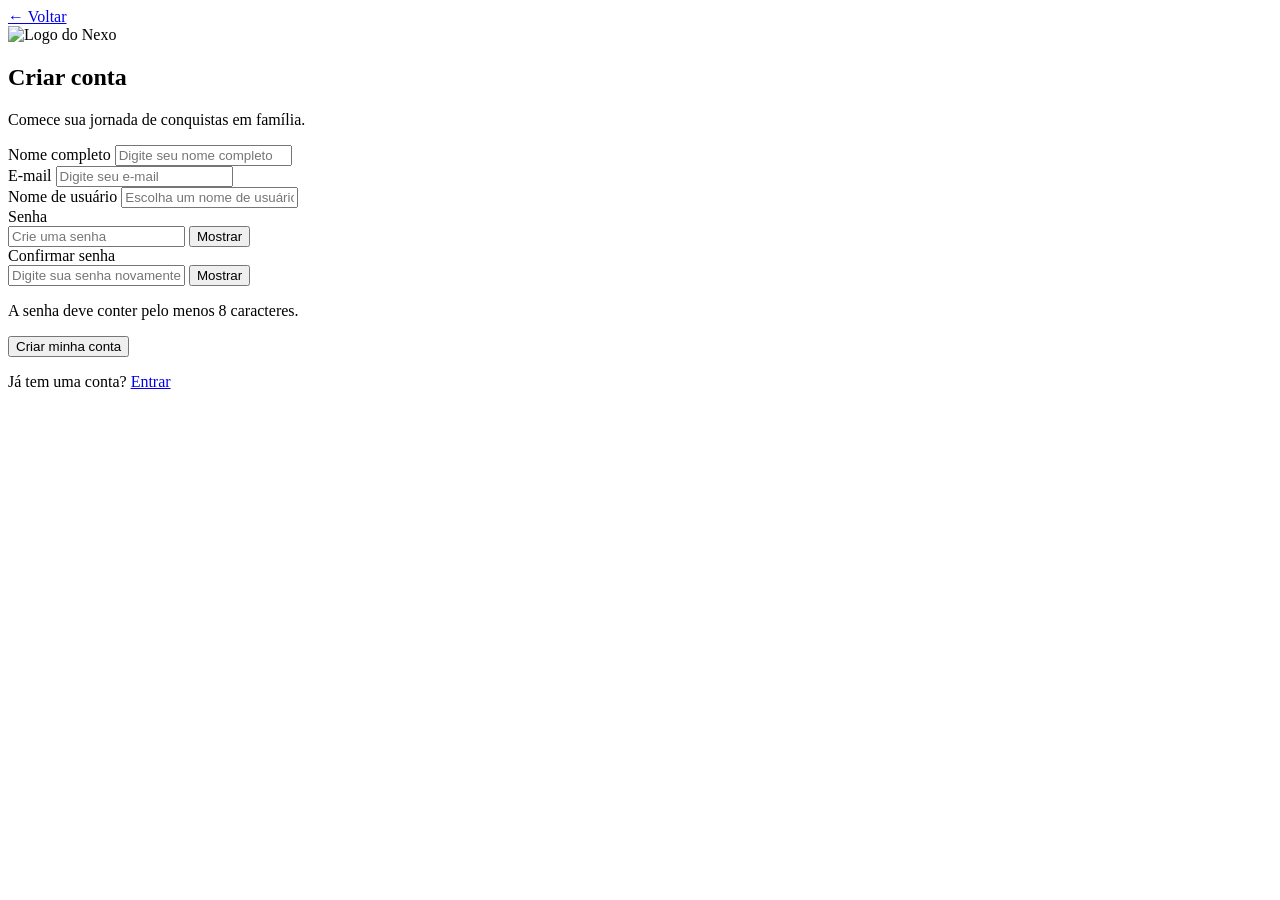
==== cadastro.html @ 099b8542 "Atualização do projeto NEXO" ====
<!DOCTYPE html>
<html lang="pt-BR">
<head>
    <meta charset="UTF-8">
    <meta name="viewport" content="width=device-width, initial-scale=1.0">
    <title>Nexo | Criar conta</title>
    <link rel="stylesheet" href="css/cadastro.css">
</head>
<body>

    <main class="tela-cadastro">

        <!-- Formas decorativas -->
        <div class="forma forma-superior"></div>
        <div class="forma forma-esquerda"></div>
        <div class="forma forma-dourada"></div>
        <div class="forma forma-coral"></div>

        <section class="conteudo-cadastro">

            <a href="login.html" class="voltar" aria-label="Voltar para login">
                ← Voltar
            </a>

            <header class="cabecalho">
                <img src="img/logo-nexo.png"
                     alt="Logo do Nexo"
                     class="logo">

                <h1>Criar conta</h1>
                <p>Comece sua jornada de conquistas em família.</p>
            </header>

            <form id="form-cadastro" class="form-cadastro">

                <div class="campo">
                    <label for="nome">Nome completo</label>
                    <input
                        type="text"
                        id="nome"
                        name="nome"
                        placeholder="Digite seu nome completo"
                        autocomplete="name"
                        required
                    >
                </div>

                <div class="campo">
                    <label for="email">E-mail</label>
                    <input
                        type="email"
                        id="email"
                        name="email"
                        placeholder="Digite seu e-mail"
                        autocomplete="email"
                        required
                    >
                </div>

                <div class="campo">
                    <label for="usuario">Nome de usuário</label>
                    <input
                        type="text"
                        id="usuario"
                        name="usuario"
                        placeholder="Escolha um nome de usuário"
                        autocomplete="username"
                        required
                    >
                </div>

                <div class="campo">
                    <label for="senha">Senha</label>

                    <div class="campo-senha">
                        <input
                            type="password"
                            id="senha"
                            name="senha"
                            placeholder="Crie uma senha"
                            autocomplete="new-password"
                            minlength="8"
                            required
                        >

                        <button
                            type="button"
                            class="mostrar-senha"
                            data-alvo="senha"
                            aria-label="Mostrar senha"
                        >
                            Mostrar
                        </button>
                    </div>
                </div>

                <div class="campo">
                    <label for="confirmar-senha">Confirmar senha</label>

                    <div class="campo-senha">
                        <input
                            type="password"
                            id="confirmar-senha"
                            name="confirmar-senha"
                            placeholder="Digite sua senha novamente"
                            autocomplete="new-password"
                            minlength="8"
                            required
                        >

                        <button
                            type="button"
                            class="mostrar-senha"
                            data-alvo="confirmar-senha"
                            aria-label="Mostrar confirmação de senha"
                        >
                            Mostrar
                        </button>
                    </div>
                </div>

                <p class="aviso-senha">
                    A senha deve conter pelo menos 8 caracteres.
                </p>

                <p id="mensagem-cadastro"
                   class="mensagem-cadastro"
                   role="status"
                   aria-live="polite"></p>

                <button type="submit" class="botao-cadastrar">
                    Criar minha conta
                </button>

            </form>

            <footer class="rodape">
                <p>Já tem uma conta?
                    <a href="login.html">Entrar</a>
                </p>
            </footer>

        </section>
    </main>

    <script src="js/cadastro.js"></script>
</body>
</html>
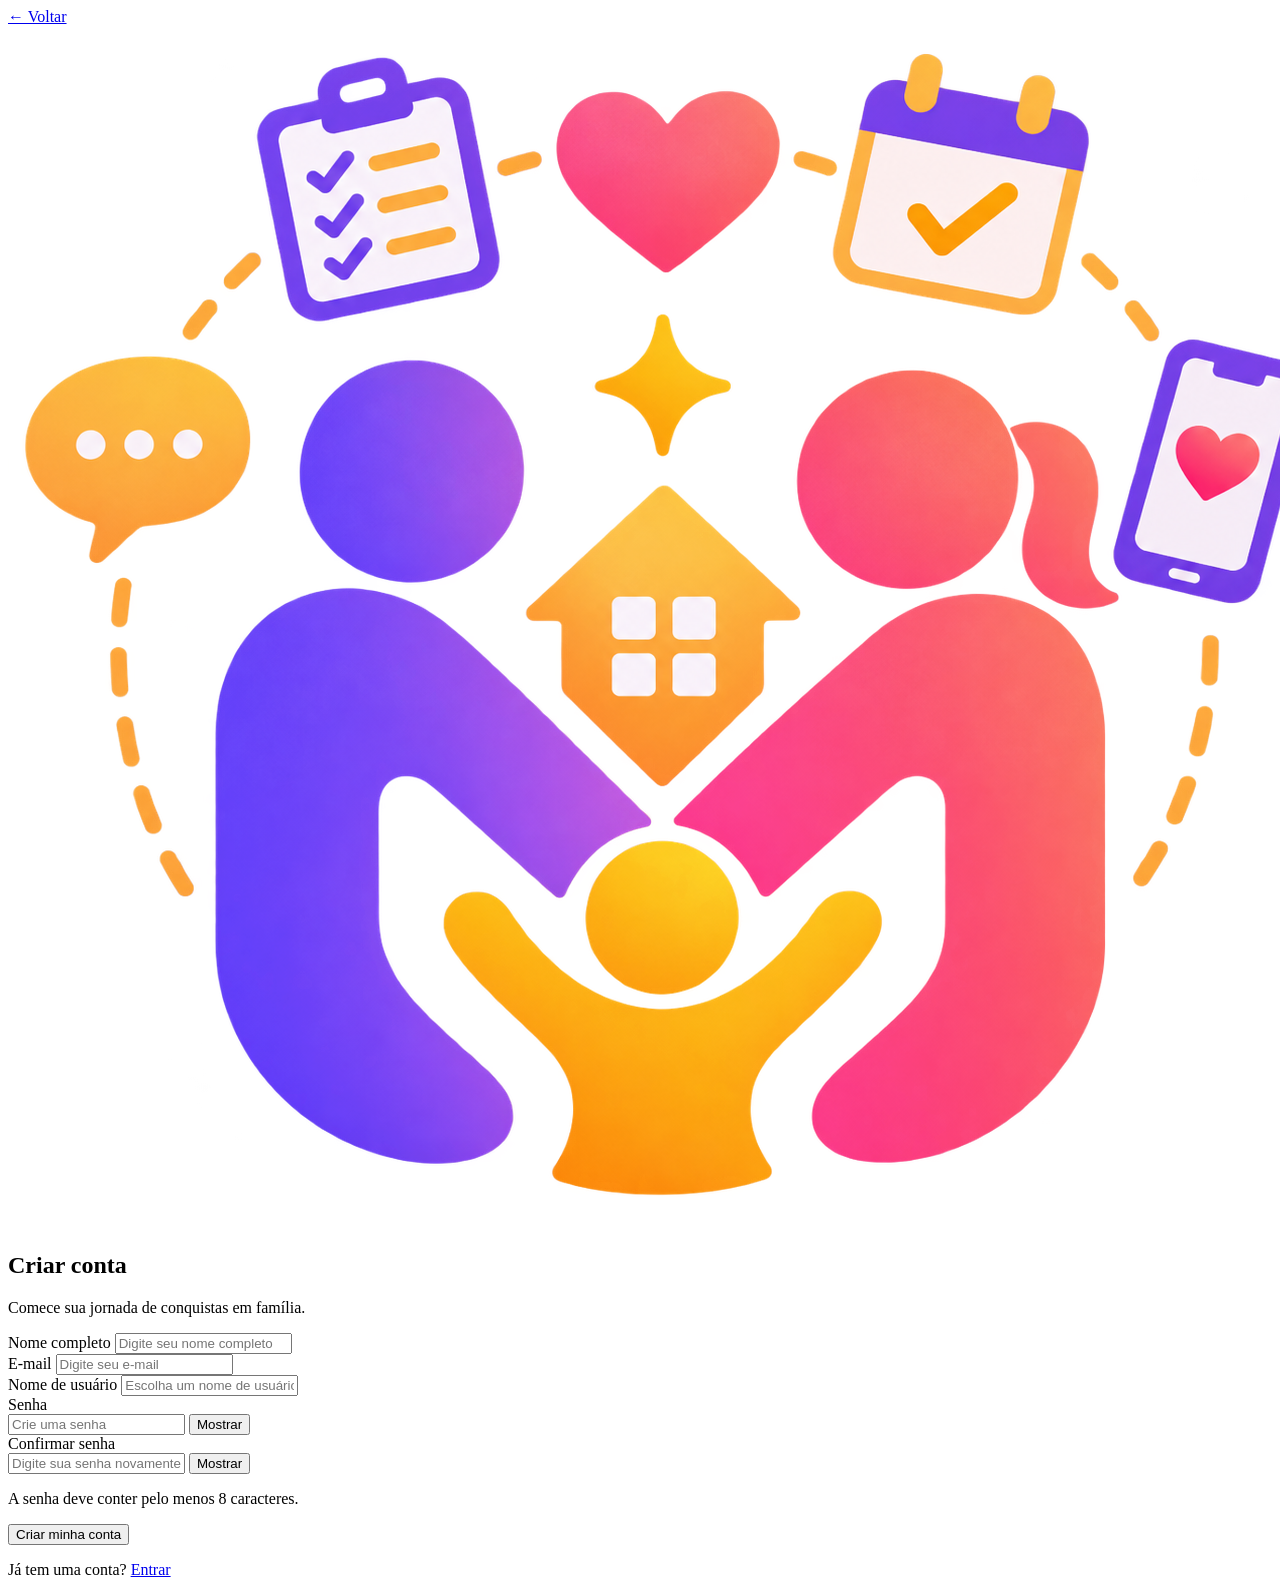
==== commit a353ac47: "Atualização do projeto NEXO" ====
--- a/cadastro.html
+++ b/cadastro.html
@@ -24,7 +24,7 @@
             </a>
 
             <header class="cabecalho">
-                <img src="img/logo-nexo.png"
+                <img src="logo-nexo.png"
                      alt="Logo do Nexo"
                      class="logo">
 
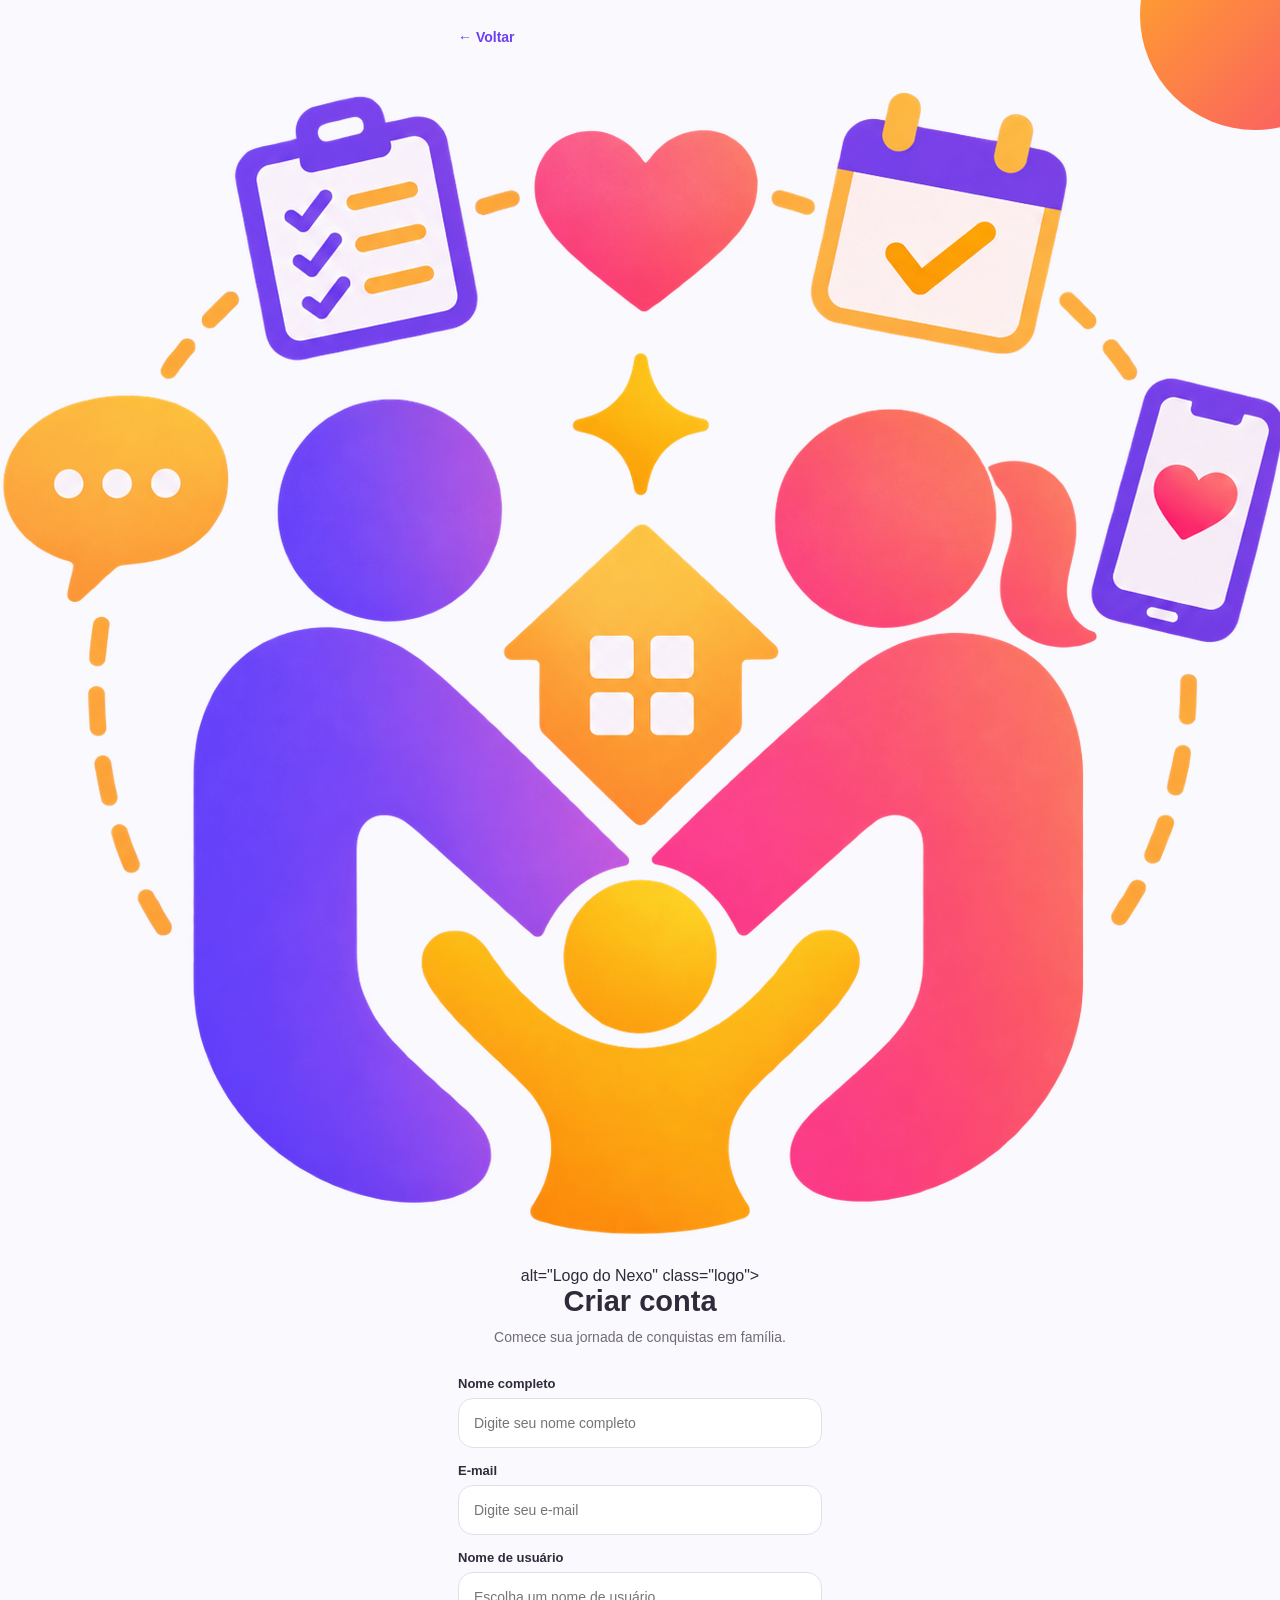
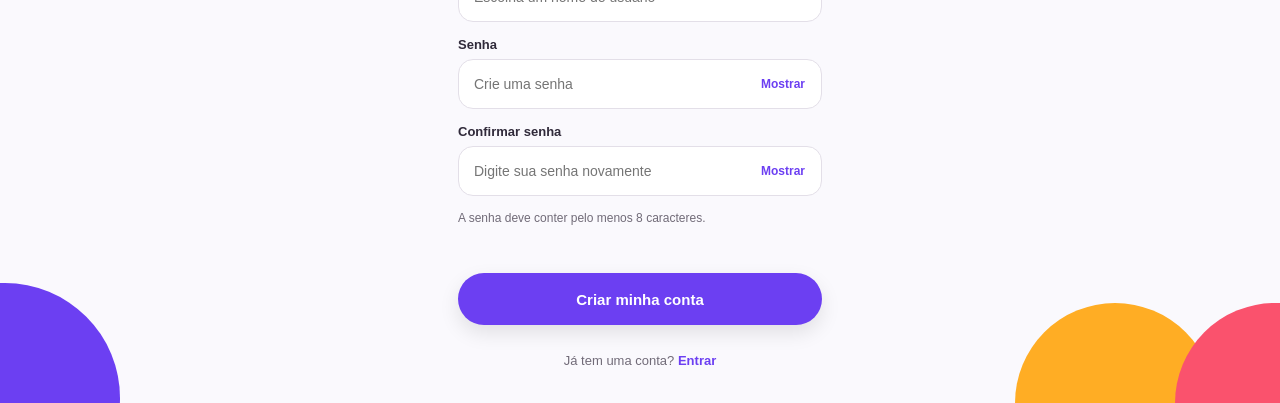
==== commit 6b30fddc: "Atualização do projeto NEXO" ====
--- a/cadastro.html
+++ b/cadastro.html
@@ -24,7 +24,7 @@
             </a>
 
             <header class="cabecalho">
-                <img src="logo-nexo.png"
+                <img src="img/logo-nexo.png" alt="Logo do Nexo">
                      alt="Logo do Nexo"
                      class="logo">
 
--- a/css/cadastro.css
+++ b/css/cadastro.css
@@ -0,0 +1,252 @@
+
+/* NEXO — TELA DE CADASTRO */
+
+:root {
+    --roxo-nexo: #6C3FF2;
+    --coral-nexo: #FA526D;
+    --dourado-nexo: #FFAD24;
+    --fundo: #FAF9FD;
+    --branco: #FFFFFF;
+    --texto: #302A3A;
+    --texto-secundario: #716B78;
+}
+
+* {
+    margin: 0;
+    padding: 0;
+    box-sizing: border-box;
+}
+
+body {
+    font-family: Arial, Helvetica, sans-serif;
+    background: var(--fundo);
+    color: var(--texto);
+}
+
+.tela-cadastro {
+    position: relative;
+    isolation: isolate;
+    min-height: 100vh;
+    min-height: 100dvh;
+    overflow: hidden;
+}
+
+/* FORMAS DECORATIVAS */
+
+.forma {
+    position: absolute;
+    z-index: -1;
+    pointer-events: none;
+}
+
+.forma-superior {
+    top: -100px;
+    right: -90px;
+    width: 230px;
+    height: 230px;
+    border-radius: 50%;
+    background: linear-gradient(
+        135deg,
+        var(--dourado-nexo),
+        var(--coral-nexo)
+    );
+}
+
+.forma-esquerda {
+    bottom: -110px;
+    left: -110px;
+    width: 230px;
+    height: 230px;
+    border-radius: 50%;
+    background: var(--roxo-nexo);
+}
+
+.forma-dourada {
+    bottom: -100px;
+    right: 65px;
+    width: 200px;
+    height: 200px;
+    border-radius: 50%;
+    background: var(--dourado-nexo);
+}
+
+.forma-coral {
+    bottom: -100px;
+    right: -95px;
+    width: 200px;
+    height: 200px;
+    border-radius: 50%;
+    background: var(--coral-nexo);
+}
+
+/* CONTEÚDO */
+
+.conteudo-cadastro {
+    width: 100%;
+    max-width: 420px;
+    min-height: 100vh;
+    min-height: 100dvh;
+    margin: 0 auto;
+    padding: 28px 28px 35px;
+    position: relative;
+    z-index: 1;
+}
+
+.voltar {
+    display: inline-block;
+    margin-bottom: 20px;
+    color: var(--roxo-nexo);
+    text-decoration: none;
+    font-size: 14px;
+    font-weight: 600;
+}
+
+/* CABEÇALHO */
+
+.cabecalho {
+    display: flex;
+    flex-direction: column;
+    align-items: center;
+    text-align: center;
+    margin-bottom: 28px;
+}
+
+.logo {
+    width: 95px;
+    height: 95px;
+    object-fit: contain;
+    margin-bottom: 12px;
+}
+
+.cabecalho h1 {
+    font-size: 29px;
+    margin-bottom: 9px;
+}
+
+.cabecalho p {
+    font-size: 14px;
+    line-height: 1.5;
+    color: var(--texto-secundario);
+}
+
+/* FORMULÁRIO */
+
+.form-cadastro {
+    display: flex;
+    flex-direction: column;
+    gap: 15px;
+}
+
+.campo {
+    display: flex;
+    flex-direction: column;
+    gap: 7px;
+}
+
+.campo label {
+    font-size: 13px;
+    font-weight: 600;
+}
+
+.campo > input,
+.campo-senha {
+    width: 100%;
+    height: 50px;
+    border: 1px solid #E3DFE8;
+    border-radius: 15px;
+    background: var(--branco);
+}
+
+.campo > input {
+    padding: 0 15px;
+    font-family: inherit;
+    font-size: 14px;
+    color: var(--texto);
+}
+
+.campo input:focus {
+    outline: none;
+}
+
+.campo > input:focus,
+.campo-senha:focus-within {
+    border-color: var(--roxo-nexo);
+}
+
+.campo-senha {
+    display: flex;
+    align-items: center;
+    padding: 0 8px 0 15px;
+}
+
+.campo-senha input {
+    flex: 1;
+    min-width: 0;
+    height: 100%;
+    border: none;
+    background: transparent;
+    font-family: inherit;
+    font-size: 14px;
+    color: var(--texto);
+}
+
+.mostrar-senha {
+    border: none;
+    background: transparent;
+    color: var(--roxo-nexo);
+    font-size: 12px;
+    font-weight: 600;
+    padding: 8px;
+    cursor: pointer;
+}
+
+.aviso-senha {
+    font-size: 12px;
+    color: var(--texto-secundario);
+}
+
+.mensagem-cadastro {
+    min-height: 18px;
+    font-size: 13px;
+    text-align: center;
+    color: var(--coral-nexo);
+}
+
+.mensagem-cadastro.sucesso {
+    color: var(--roxo-nexo);
+}
+
+/* BOTÃO */
+
+.botao-cadastrar {
+    width: 100%;
+    height: 52px;
+    border: none;
+    border-radius: 26px;
+    background: var(--roxo-nexo);
+    color: var(--branco);
+    font-family: inherit;
+    font-size: 15px;
+    font-weight: 600;
+    cursor: pointer;
+    box-shadow: 0 8px 20px rgba(0, 0, 0, 0.10);
+}
+
+.botao-cadastrar:hover {
+    opacity: 0.92;
+}
+
+/* RODAPÉ */
+
+.rodape {
+    margin-top: 28px;
+    text-align: center;
+    font-size: 13px;
+    color: var(--texto-secundario);
+}
+
+.rodape a {
+    color: var(--roxo-nexo);
+    font-weight: 700;
+    text-decoration: none;
+}
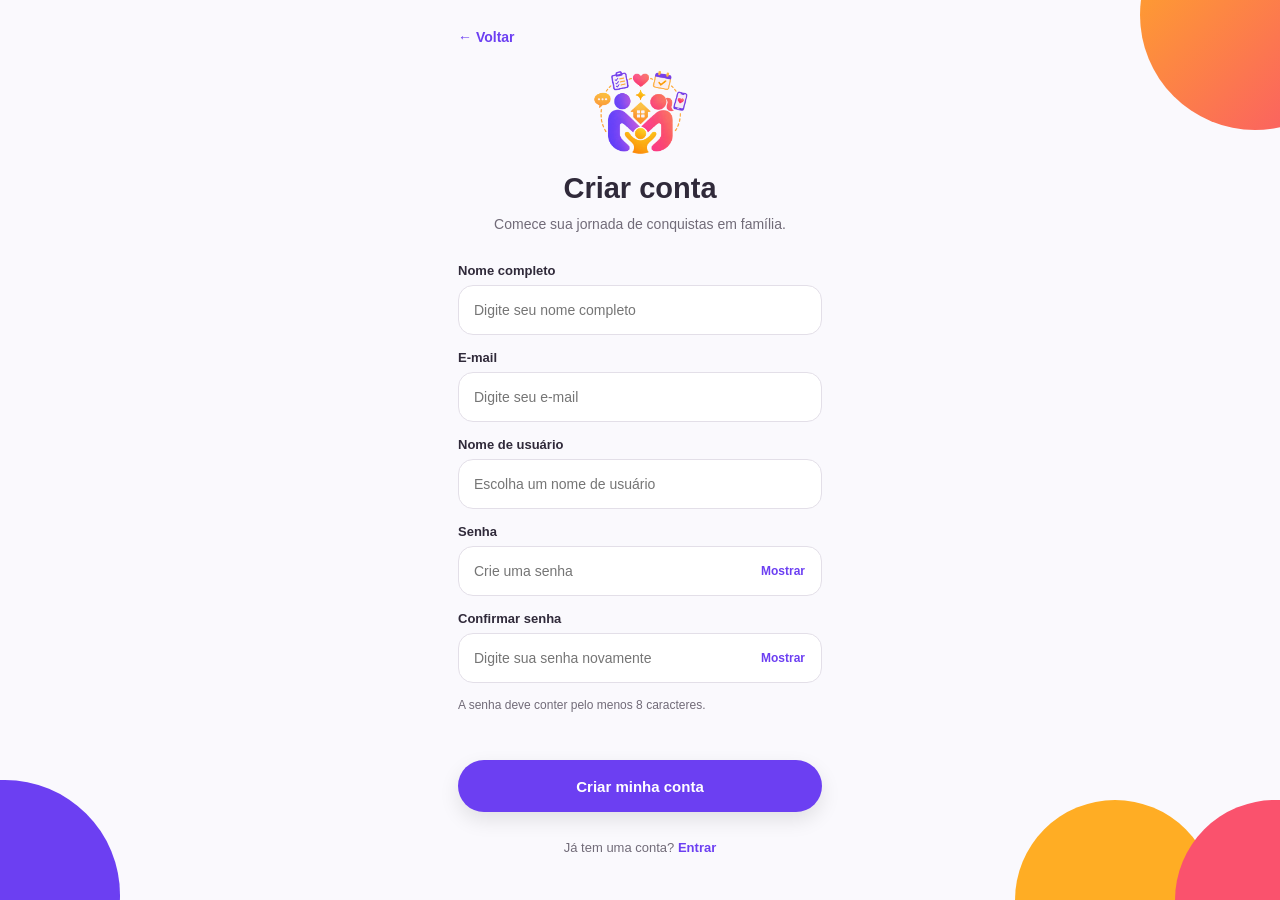
==== commit fbb9bbc3: "Atualização do projeto NEXO" ====
--- a/cadastro.html
+++ b/cadastro.html
@@ -24,7 +24,7 @@
             </a>
 
             <header class="cabecalho">
-                <img src="img/logo-nexo.png" alt="Logo do Nexo">
+                <img src="logo-nexo.png" alt="Logo do Nexo"
                      alt="Logo do Nexo"
                      class="logo">
 
